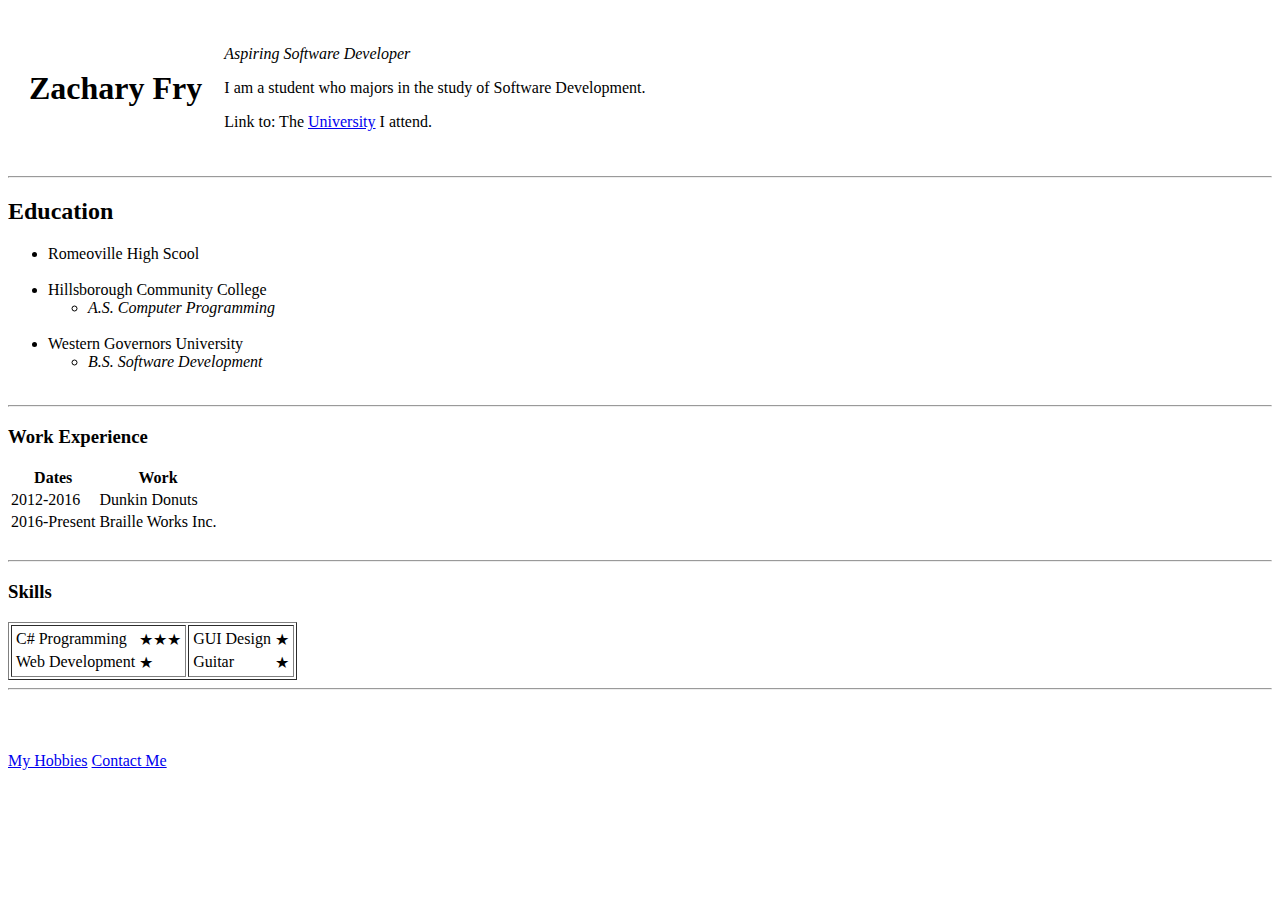
==== index.html @ e7ac9e7e "Add files via upload" ====
<!DOCTYPE html>
<html lang="en">

<head>
    <meta charset="UTF-8">
    <meta name="viewport" content="width=device-width, initial-scale=1.0">
    <title>Zach's Personal Website</title>
</head>

<body>
    <table cellspacing=20>
        <tr>
            <td>
                <h1>Zachary Fry</h1>
            </td>
            <td>
                <p><em>Aspiring Software Developer</em></p>
                <p>I am a student who majors in the study of Software Development.</p>
                <p>Link to: The <a href="https://www.wgu.edu/">University</a> I attend.</p>
            </td>
        </tr>
    </table>

    <hr>
    <h2>Education</h2>
    <ul>
        <li>Romeoville High Scool</li><br>
        <li>Hillsborough Community College
            <ul>
                <li><em>A.S. Computer Programming</em></li><br>
            </ul>
        </li>
        <li>Western Governors University
            <ul>
                <li><em>B.S. Software Development</em></li><br>
            </ul>
        </li>
    </ul>
    <hr>
    <h3>Work Experience</h3>
    <table>
        <thead>
            <th>Dates</th>
            <th>Work</th>
        </thead>
        <tbody>
            <tr>
                <td>2012-2016</td>
                <td>Dunkin Donuts</td>
            </tr>
            <tr>
                <td>2016-Present</td>
                <td>Braille Works Inc.</td>
            </tr>
        </tbody>
        <tfoot>

        </tfoot>
    </table><br>
    <hr>
    <h3>Skills</h3>

    <table border="1">
        <tbody>
            <td>
                <table>
                    <tr>
                        <td>C# Programming</td>
                        <td>★★★</td>
                    </tr>
                    <tr>
                        <td>Web Development</td>
                        <td>★</td>
                    </tr>
                </table>
            </td>
            <td>
                <table>
                    <tr>
                        <td>GUI Design</td>
                        <td>★</td>
                    </tr>
                    <tr>
                        <td>Guitar</td>
                        <td>★</td>
                    </tr>
                </table>
            </td>
        </tbody>
    </table>

    <hr>
    <br><br><br><a href="hobbies.html">My Hobbies</a>
    <a href="contact.html">Contact Me</a>
</body>

</html>
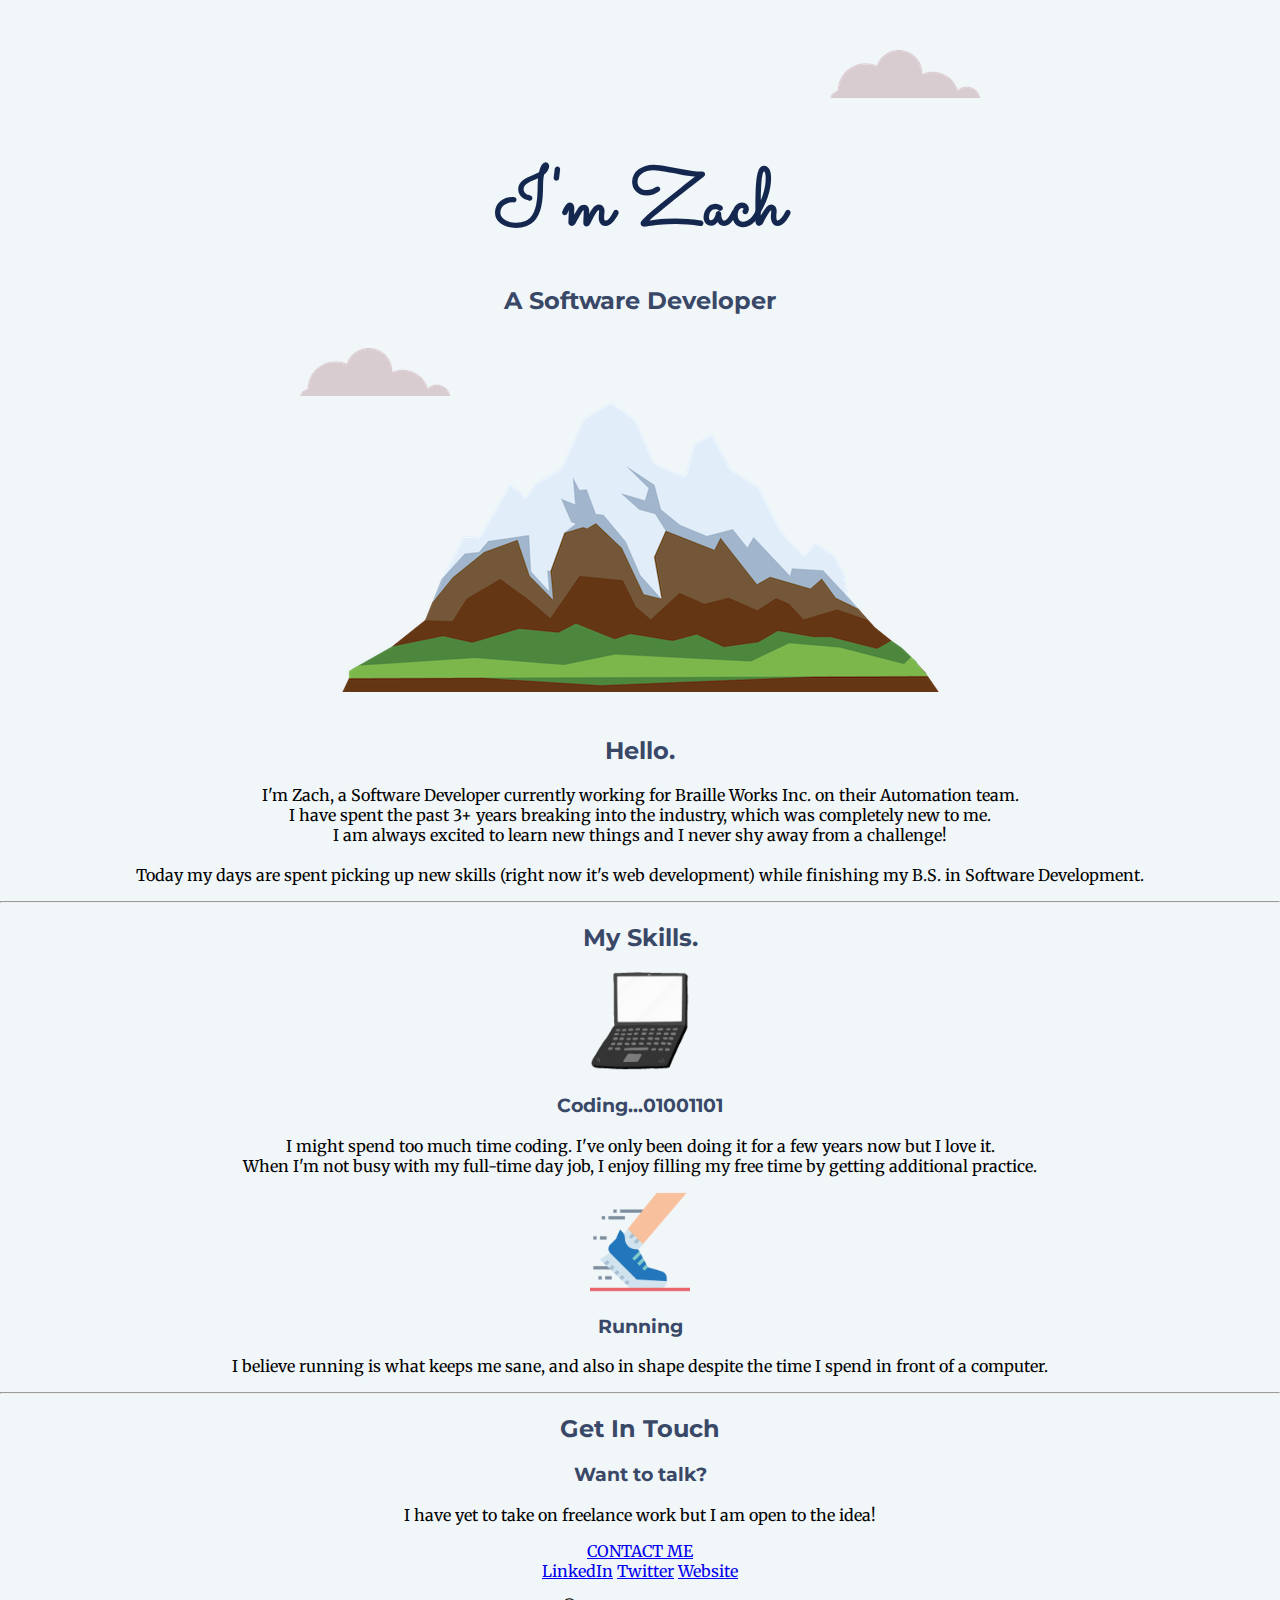
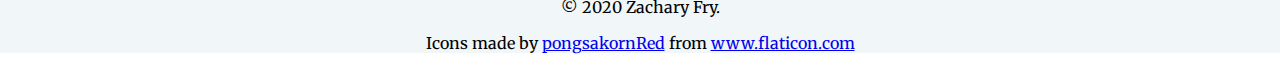
==== commit 8f45abff: "Add files via upload" ====
--- a/index.html
+++ b/index.html
@@ -4,94 +4,70 @@
 <head>
     <meta charset="UTF-8">
     <meta name="viewport" content="width=device-width, initial-scale=1.0">
-    <title>Zach's Personal Website</title>
+    <title>zachary.io</title>
+    <link rel="stylesheet" href="css/styles.css">
+    <link rel="icon" href="hippopotamus.ico">
+    <link
+        href="https://fonts.googleapis.com/css2?family=Merriweather:wght@300&family=Montserrat:wght@300&family=Sacramento&display=swap"
+        rel="stylesheet">
 </head>
 
 <body>
-    <table cellspacing=20>
-        <tr>
-            <td>
-                <h1>Zachary Fry</h1>
-            </td>
-            <td>
-                <p><em>Aspiring Software Developer</em></p>
-                <p>I am a student who majors in the study of Software Development.</p>
-                <p>Link to: The <a href="https://www.wgu.edu/">University</a> I attend.</p>
-            </td>
-        </tr>
-    </table>
+    <div class="top-container">
+        <img class="top-cloud" src="images/cloud.png" alt="Image of cloud.">
+        <h1>I'm Zach</h1>
+        <h2><span class="software-developer">A Software Developer</span></h2>
+        <img class="bottom-cloud" src="images/cloud.png" alt="Image of cloud.">
+        <img class="mountain" src="images/mountain.png" alt="Image of mountain.">
+    </div>
+    <div class="middle-container">
+        <div class="profile">
+            <img src="" alt="">
+            <h2>Hello.</h2>
+            <p>I'm Zach, a Software Developer currently working for Braille Works Inc. on their Automation team.<br>
+                I have spent the past 3+ years breaking into the industry, which was completely new to me.<br>
+                I am always excited to learn new things and I never shy away from a challenge!<br><br>
+                Today my days are spent picking up new skills (right now it's web development) while finishing my B.S.
+                in Software Development.
+            </p>
+        </div>
+        <hr>
+        <div class="skills">
+            <h2>My Skills.</h2>
+            <div class="skill-row">
+                <img class="computer-programming" src="images/coding.gif" alt="Picture of computer.">
+                <h3><span>Coding</span>...01001101</h3>
+                <p>I might spend too much time coding. I've only been doing it for a few years now but I love it.
+                    <br>When I'm not busy with my full-time day job, I enjoy
+                    filling my free time by getting additional practice.</p>
+            </div>
+            <div class="skill-row">
+                <img class="running" src="images/speed.png" alt="Picture of running shoe.">
+                <h3>Running</h3>
+                <p>I believe running is what keeps me sane, and also in shape despite the time I spend in front of a
+                    computer.</p>
+            </div>
+        </div>
+        <hr>
+        <div class="contact-me">
+            <h2>Get In Touch</h2>
+            <h3>Want to talk?</h3>
+            <p>I have yet to take on freelance work but I am open to the idea!</p>
+            <a class="btn" href="mailto:zacharydf7@gmail.com">CONTACT ME</a>
+        </div>
+    </div>
 
-    <hr>
-    <h2>Education</h2>
-    <ul>
-        <li>Romeoville High Scool</li><br>
-        <li>Hillsborough Community College
-            <ul>
-                <li><em>A.S. Computer Programming</em></li><br>
-            </ul>
-        </li>
-        <li>Western Governors University
-            <ul>
-                <li><em>B.S. Software Development</em></li><br>
-            </ul>
-        </li>
-    </ul>
-    <hr>
-    <h3>Work Experience</h3>
-    <table>
-        <thead>
-            <th>Dates</th>
-            <th>Work</th>
-        </thead>
-        <tbody>
-            <tr>
-                <td>2012-2016</td>
-                <td>Dunkin Donuts</td>
-            </tr>
-            <tr>
-                <td>2016-Present</td>
-                <td>Braille Works Inc.</td>
-            </tr>
-        </tbody>
-        <tfoot>
 
-        </tfoot>
-    </table><br>
-    <hr>
-    <h3>Skills</h3>
+    <div class="bottom-container">
+        <a class="footer-link" href="https://www.linkedin.com/in/zachary-fry-a6b964164/">LinkedIn</a>
+        <a class="footer-link" href="https://twitter.com/">Twitter</a>
+        <a class="footer-link" href="https://zacharydf7.github.io/cv/">Website</a>
+        <p>© 2020 Zachary Fry.</p>
+        <p>Icons made by <a href="https://www.flaticon.com/authors/pongsakornred"
+                title="pongsakornRed">pongsakornRed</a> from <a href="https://www.flaticon.com/" title="Flaticon">
+                www.flaticon.com</a></p>
+    </div>
 
-    <table border="1">
-        <tbody>
-            <td>
-                <table>
-                    <tr>
-                        <td>C# Programming</td>
-                        <td>★★★</td>
-                    </tr>
-                    <tr>
-                        <td>Web Development</td>
-                        <td>★</td>
-                    </tr>
-                </table>
-            </td>
-            <td>
-                <table>
-                    <tr>
-                        <td>GUI Design</td>
-                        <td>★</td>
-                    </tr>
-                    <tr>
-                        <td>Guitar</td>
-                        <td>★</td>
-                    </tr>
-                </table>
-            </td>
-        </tbody>
-    </table>
-
-    <hr>
-    <br><br><br><a href="hobbies.html">My Hobbies</a>
-    <a href="contact.html">Contact Me</a>
 </body>
 
 </html>--- a/css/styles.css
+++ b/css/styles.css
@@ -0,0 +1,63 @@
+
+
+
+body {
+    margin: 0;
+    text-align: center;
+    font-family: 'Merriweather', serif;
+}
+
+h1 {
+    font-family: 'Sacramento', cursive;
+    font-size: 5rem;
+    margin: 50px auto 0 auto;
+    color: #14274e;
+}
+
+h2 {
+    font-family: 'Montserrat', sans-serif;
+    font-size: 1.5rem;
+    color: #394867;
+}
+
+h3 {
+    font-family: 'Montserrat', sans-serif;
+    color: #394867;
+}
+
+.top-container {
+    background-color: #f1f6f9; 
+    position: relative;
+    padding-top: 100px;
+}
+
+.middle-container {
+    background-color: #f1f6f9; 
+}
+
+.bottom-container {
+    background-color: #f1f6f9; 
+}
+
+.top-cloud {
+    position: absolute;
+    right: 300px;
+    top: 50px;
+}
+
+.bottom-cloud {
+    position: absolute;
+    left: 300px;
+    bottom: 300px;
+}
+
+.computer-programming {
+    height: 100px;
+    width: 100px;
+}
+
+.running {
+    height: 100px;
+    width: 100px;
+}
+
